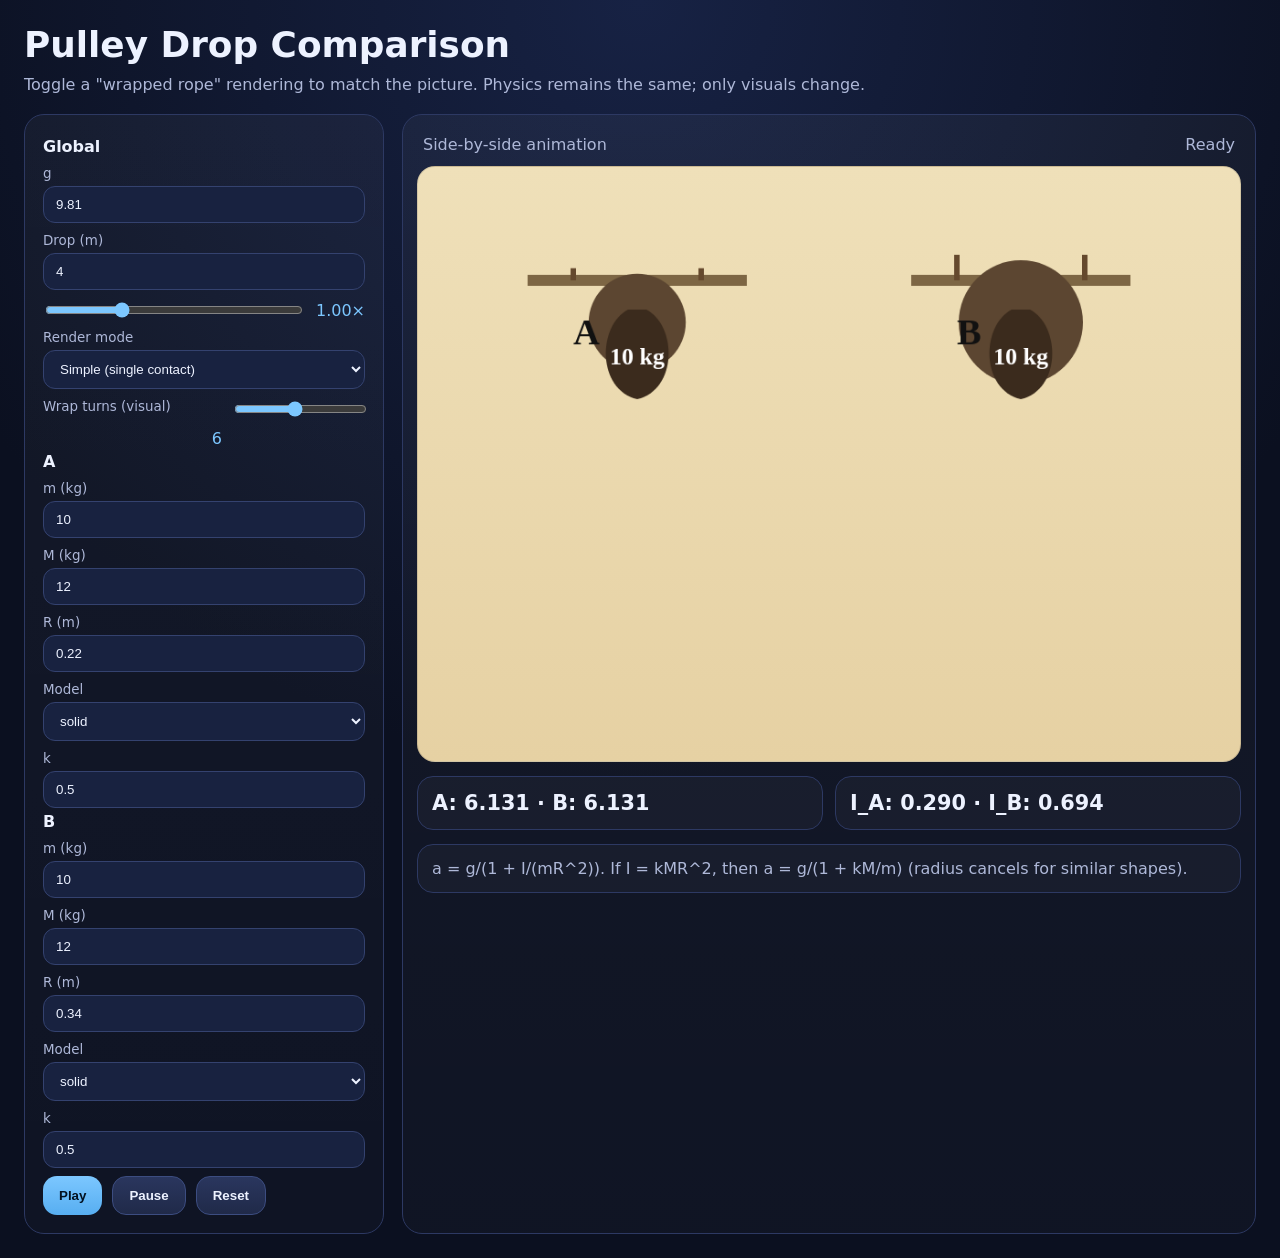
==== pulley-drop.html @ 713ed144 "Simple Physics Experiment" ====
<!DOCTYPE html><html lang="en">
<head>
  <meta charset="UTF-8" />
  <meta name="viewport" content="width=device-width, initial-scale=1.0" />
  <title>Pulley Drop Comparison</title>
  <style>
    :root { --bg:#0b1020; --panel:#121a31; --panel-2:#182240; --text:#edf2ff; --muted:#aeb8d8; --accent:#7cc7ff; --accent-2:#ffb86b; --good:#7df0a7; --line:#2d3963; }
    *{box-sizing:border-box}
    body{margin:0;font-family:Inter,system-ui,-apple-system,Segoe UI,Roboto,sans-serif;background:radial-gradient(circle at top,#172244 0%,var(--bg) 55%);color:var(--text)}
    .wrap{max-width:1280px;margin:0 auto;padding:24px}
    h1{margin:0 0 10px;font-size:clamp(1.8rem,2.8vw,3rem)}
    .subtitle{color:var(--muted);max-width:900px;margin-bottom:20px}
    .layout{display:grid;grid-template-columns:360px 1fr;gap:18px}
    .card{background:linear-gradient(180deg,rgba(255,255,255,.04),rgba(255,255,255,.02));border:1px solid var(--line);border-radius:20px}
    .controls{padding:18px;position:sticky;top:16px}
    .section-title{font-weight:700;margin:4px 0 10px}
    .grid{display:grid;gap:10px}
    label{display:block;font-size:.84rem;color:var(--muted);margin-bottom:5px}
    input,select{width:100%;background:var(--panel-2);color:var(--text);border:1px solid #34426f;border-radius:12px;padding:10px 12px}
    input[type="range"]{padding:0;accent-color:var(--accent);background:transparent;border:none}
    .range-row{display:grid;grid-template-columns:1fr auto;gap:10px;align-items:center}
    .mini{font-variant-numeric:tabular-nums;color:var(--accent);min-width:54px;text-align:right}
    .buttons{display:flex;gap:10px;flex-wrap:wrap;margin-top:8px}
    button{border:none;background:linear-gradient(180deg,#7cc7ff,#57aef1);color:#031120;padding:11px 16px;border-radius:14px;font-weight:700;cursor:pointer}
    button.secondary{background:linear-gradient(180deg,#2a365e,#202a49);color:var(--text);border:1px solid #3c4d81}
    .sim-card{padding:14px}
    .sim-head{display:flex;justify-content:space-between;gap:12px;align-items:center;padding:6px 6px 12px;color:var(--muted)}
    canvas{width:100%;display:block;background:linear-gradient(180deg,#efe0b9 0%,#e6d1a3 100%);border-radius:18px;border:1px solid rgba(50,50,50,.15)}
    .metrics{display:grid;grid-template-columns:repeat(2,1fr);gap:12px;margin-top:14px}
    .metric{background:rgba(255,255,255,.03);border:1px solid var(--line);border-radius:16px;padding:14px}
    .metric .big{font-size:1.3rem;font-weight:800}
    .formula{margin-top:14px;padding:14px;border-radius:16px;background:rgba(255,255,255,.03);border:1px solid var(--line);color:var(--muted)}
    @media (max-width:980px){.layout{grid-template-columns:1fr}.controls{position:static}.metrics{grid-template-columns:1fr}}
  </style>
</head>
<body>
  <div class="wrap">
    <h1>Pulley Drop Comparison</h1>
    <div class="subtitle">Toggle a "wrapped rope" rendering to match the picture. Physics remains the same; only visuals change.</div><div class="layout">
  <div class="card controls">
    <div class="section-title">Global</div>
    <div class="grid">
      <div><label>g</label><input id="g" type="number" step="0.01" value="9.81"></div>
      <div><label>Drop (m)</label><input id="h" type="number" step="0.1" value="4"></div>
      <div class="range-row"><input id="speed" type="range" min="0.2" max="3" step="0.01" value="1"><div class="mini" id="speedVal">1.00×</div></div>
      <div><label>Render mode</label>
        <select id="mode">
          <option value="simple">Simple (single contact)</option>
          <option value="wrapped">Wrapped rope (multi-turn visual)</option>
        </select>
      </div>
      <div class="range-row"><label>Wrap turns (visual)</label><input id="turns" type="range" min="1" max="12" step="1" value="6"><div class="mini" id="turnsVal">6</div></div>
    </div>

    <div class="section-title">A</div>
    <div class="grid">
      <div><label>m (kg)</label><input id="mA" type="number" value="10"></div>
      <div><label>M (kg)</label><input id="MA" type="number" value="12"></div>
      <div><label>R (m)</label><input id="RA" type="number" step="0.01" value="0.22"></div>
      <div><label>Model</label><select id="shapeA"><option value="solid">solid</option><option value="ring">ring</option><option value="custom">custom</option></select></div>
      <div><label>k</label><input id="kA" type="number" step="0.01" value="0.5"></div>
    </div>

    <div class="section-title">B</div>
    <div class="grid">
      <div><label>m (kg)</label><input id="mB" type="number" value="10"></div>
      <div><label>M (kg)</label><input id="MB" type="number" value="12"></div>
      <div><label>R (m)</label><input id="RB" type="number" step="0.01" value="0.34"></div>
      <div><label>Model</label><select id="shapeB"><option value="solid">solid</option><option value="ring">ring</option><option value="custom">custom</option></select></div>
      <div><label>k</label><input id="kB" type="number" step="0.01" value="0.5"></div>
    </div>

    <div class="buttons">
      <button id="play">Play</button>
      <button id="pause" class="secondary">Pause</button>
      <button id="reset" class="secondary">Reset</button>
    </div>
  </div>

  <div class="card sim-card">
    <div class="sim-head"><div>Side-by-side animation</div><div id="status">Ready</div></div>
    <canvas id="c" width="900" height="650"></canvas>
    <div class="metrics">
      <div class="metric"><div class="big" id="acc">A: 0 · B: 0</div></div>
      <div class="metric"><div class="big" id="inertia">I_A: 0 · I_B: 0</div></div>
    </div>
    <div class="formula" id="explain"></div>
  </div>
</div>

  </div><script>
const c = document.getElementById('c'); const ctx = c.getContext('2d');
const $ = id => document.getElementById(id);
const st = {t:0,playing:false,last:null,posA:0,posB:0,velA:0,velB:0,doneA:false,doneB:false,params:null};
function num(id,d=0){const v=parseFloat($(id).value);return Number.isFinite(v)?v:d}
function I(M,R,shape,k){const kk=shape==='solid'?0.5:shape==='ring'?1:k;return kk*M*R*R}
function a(g,m,Iv,R){return g/(1+Iv/(m*R*R))}
function read(){
  const g=num('g',9.81), h=Math.max(0.1,num('h',4)), s=Math.max(0.05,num('speed',1));
  const A={m:num('mA',10),M:num('MA',12),R:num('RA',0.22),shape:$('shapeA').value,k:num('kA',.5)};
  const B={m:num('mB',10),M:num('MB',12),R:num('RB',0.34),shape:$('shapeB').value,k:num('kB',.5)};
  A.I=I(A.M,A.R,A.shape,A.k); B.I=I(B.M,B.R,B.shape,B.k);
  A.a=a(g,A.m,A.I,A.R); B.a=a(g,B.m,B.I,B.R);
  return {g,h,s,A,B,mode:$('mode').value,turns:Math.round(num('turns',6))}
}
function reset(){st.params=read();st.t=0;st.posA=st.posB=st.velA=st.velB=0;st.doneA=st.doneB=false;updateUI();draw()}
function updateUI(){const p=st.params; $('acc').textContent=`A: ${p.A.a.toFixed(3)} · B: ${p.B.a.toFixed(3)}`; $('inertia').textContent=`I_A: ${p.A.I.toFixed(3)} · I_B: ${p.B.I.toFixed(3)}`; $('explain').textContent=`a = g/(1 + I/(mR^2)). If I = kMR^2, then a = g/(1 + kM/m) (radius cancels for similar shapes).`; $('speedVal').textContent=num('speed',1).toFixed(2)+'×'; $('turnsVal').textContent=Math.round(num('turns',6))}
function step(dt){const p=st.params; st.t+=dt; const h=p.h;
  if(!st.doneA){st.velA+=p.A.a*dt; st.posA+=st.velA*dt; if(st.posA>=h){st.posA=h; st.doneA=true}}
  if(!st.doneB){st.velB+=p.B.a*dt; st.posB+=st.velB*dt; if(st.posB>=h){st.posB=h; st.doneB=true}}
  $('status').textContent=st.doneA&&st.doneB?'Finished':`t=${st.t.toFixed(2)}s`;
}
function drawWrapped(cx,top,side,label,pos,vel){
  const p=st.params; const maxR=Math.max(p.A.R,p.B.R); const r=26+42*(side.R/maxR);
  const pxPerM=70, dropMax=Math.min(300,p.h*pxPerM); const drop=(p.h>0?pos/p.h:0)*dropMax;
  const axleY=top, beamY=top-46, bagY=axleY+34+drop; const ang=-(pos/Math.max(side.R,1e-6));
  ctx.save(); ctx.translate(cx,0);
  ctx.strokeStyle='#7d6644'; ctx.lineWidth=12; ctx.beginPath(); ctx.moveTo(-120,beamY); ctx.lineTo(120,beamY); ctx.stroke();
  ctx.strokeStyle='#65492d'; ctx.lineWidth=6; ctx.beginPath(); ctx.moveTo(-70,beamY); ctx.lineTo(-70,axleY-r-6); ctx.moveTo(70,beamY); ctx.lineTo(70,axleY-r-6); ctx.stroke();
  ctx.save(); ctx.translate(0,axleY); ctx.rotate(ang);
  ctx.fillStyle='#5c4631'; ctx.beginPath(); ctx.arc(0,0,r,0,Math.PI*2); ctx.fill();
  // helical-looking wraps (stacked arcs with phase)
  const turns=p.turns; const layers=Math.max(3,Math.min(10,turns));
  ctx.strokeStyle='#f08d22'; ctx.lineWidth=8; ctx.lineCap='round';
  for(let i=0;i<layers;i++){
    const t=i/(layers-1); const rr=r-8 - t*10; const phase=i*0.4;
    ctx.beginPath(); ctx.arc(0,0,rr,-2.2+phase,-1.0+phase); ctx.stroke();
  }
  ctx.restore();
  // rope exit
  ctx.strokeStyle='#f08d22'; ctx.lineWidth=8; ctx.beginPath(); ctx.moveTo(0,axleY+r-4); ctx.lineTo(0,bagY-38); ctx.stroke();
  // bag
  ctx.save(); ctx.translate(0,bagY); ctx.fillStyle='#3b2b1d'; ctx.beginPath(); ctx.moveTo(0,50); ctx.bezierCurveTo(44,40,44,-30,10,-48); ctx.lineTo(-10,-48); ctx.bezierCurveTo(-44,-30,-44,40,0,50); ctx.fill();
  ctx.fillStyle='#fff'; ctx.font='bold 26px Inter'; ctx.textAlign='center'; ctx.fillText(`${side.m.toFixed(0)} kg`,0,12); ctx.restore();
  ctx.fillStyle='#111'; ctx.font='bold 40px Inter'; ctx.fillText(label,-70,bagY-10);
  ctx.restore();
}
function drawSimple(cx,top,side,label,pos,vel){
  const p=st.params; const maxR=Math.max(p.A.R,p.B.R); const r=26+42*(side.R/maxR);
  const pxPerM=70, dropMax=Math.min(300,p.h*pxPerM); const drop=(p.h>0?pos/p.h:0)*dropMax;
  const axleY=top, beamY=top-46, bagY=axleY+34+drop; const ang=-(pos/Math.max(side.R,1e-6));
  ctx.save(); ctx.translate(cx,0);
  ctx.strokeStyle='#7d6644'; ctx.lineWidth=12; ctx.beginPath(); ctx.moveTo(-120,beamY); ctx.lineTo(120,beamY); ctx.stroke();
  ctx.strokeStyle='#65492d'; ctx.lineWidth=6; ctx.beginPath(); ctx.moveTo(-70,beamY); ctx.lineTo(-70,axleY-r-6); ctx.moveTo(70,beamY); ctx.lineTo(70,axleY-r-6); ctx.stroke();
  ctx.save(); ctx.translate(0,axleY); ctx.rotate(ang); ctx.fillStyle='#5c4631'; ctx.beginPath(); ctx.arc(0,0,r,0,Math.PI*2); ctx.fill(); ctx.restore();
  ctx.strokeStyle='#f08d22'; ctx.lineWidth=8; ctx.beginPath(); ctx.moveTo(0,axleY+r-4); ctx.lineTo(0,bagY-38); ctx.stroke();
  ctx.save(); ctx.translate(0,bagY); ctx.fillStyle='#3b2b1d'; ctx.beginPath(); ctx.moveTo(0,50); ctx.bezierCurveTo(44,40,44,-30,10,-48); ctx.lineTo(-10,-48); ctx.bezierCurveTo(-44,-30,-44,40,0,50); ctx.fill(); ctx.fillStyle='#fff'; ctx.font='bold 26px Inter'; ctx.textAlign='center'; ctx.fillText(`${side.m.toFixed(0)} kg`,0,12); ctx.restore();
  ctx.fillStyle='#111'; ctx.font='bold 40px Inter'; ctx.fillText(label,-70,bagY-10);
  ctx.restore();
}
function draw(){
  ctx.clearRect(0,0,c.width,c.height);
  const p=st.params; if(!p) return;
  const mode=p.mode;
  const drawSys = mode==='wrapped'?drawWrapped:drawSimple;
  drawSys(240,170,p.A,'A',st.posA,st.velA);
  drawSys(660,170,p.B,'B',st.posB,st.velB);
}
function frame(ts){ if(st.last==null) st.last=ts; const dt=((ts-st.last)/1000)*(st.params?.s||1); st.last=ts; if(st.playing) step(Math.min(dt,0.05)); draw(); requestAnimationFrame(frame)}
$('play').onclick=()=>{st.params=read(); updateUI(); st.playing=true; $('status').textContent='Running'};
$('pause').onclick=()=>{st.playing=false; $('status').textContent='Paused'};
$('reset').onclick=()=>{st.playing=false; reset(); $('status').textContent='Ready'};
['g','h','speed','mode','turns','mA','MA','RA','shapeA','kA','mB','MB','RB','shapeB','kB'].forEach(id=>$(id).addEventListener('input',()=>{const was=st.playing; st.playing=false; reset(); st.playing=was;}));
$('speedVal').textContent=num('speed',1).toFixed(2)+'×'; $('turnsVal').textContent=Math.round(num('turns',6));
reset(); requestAnimationFrame(frame);
</script></body>
</html>
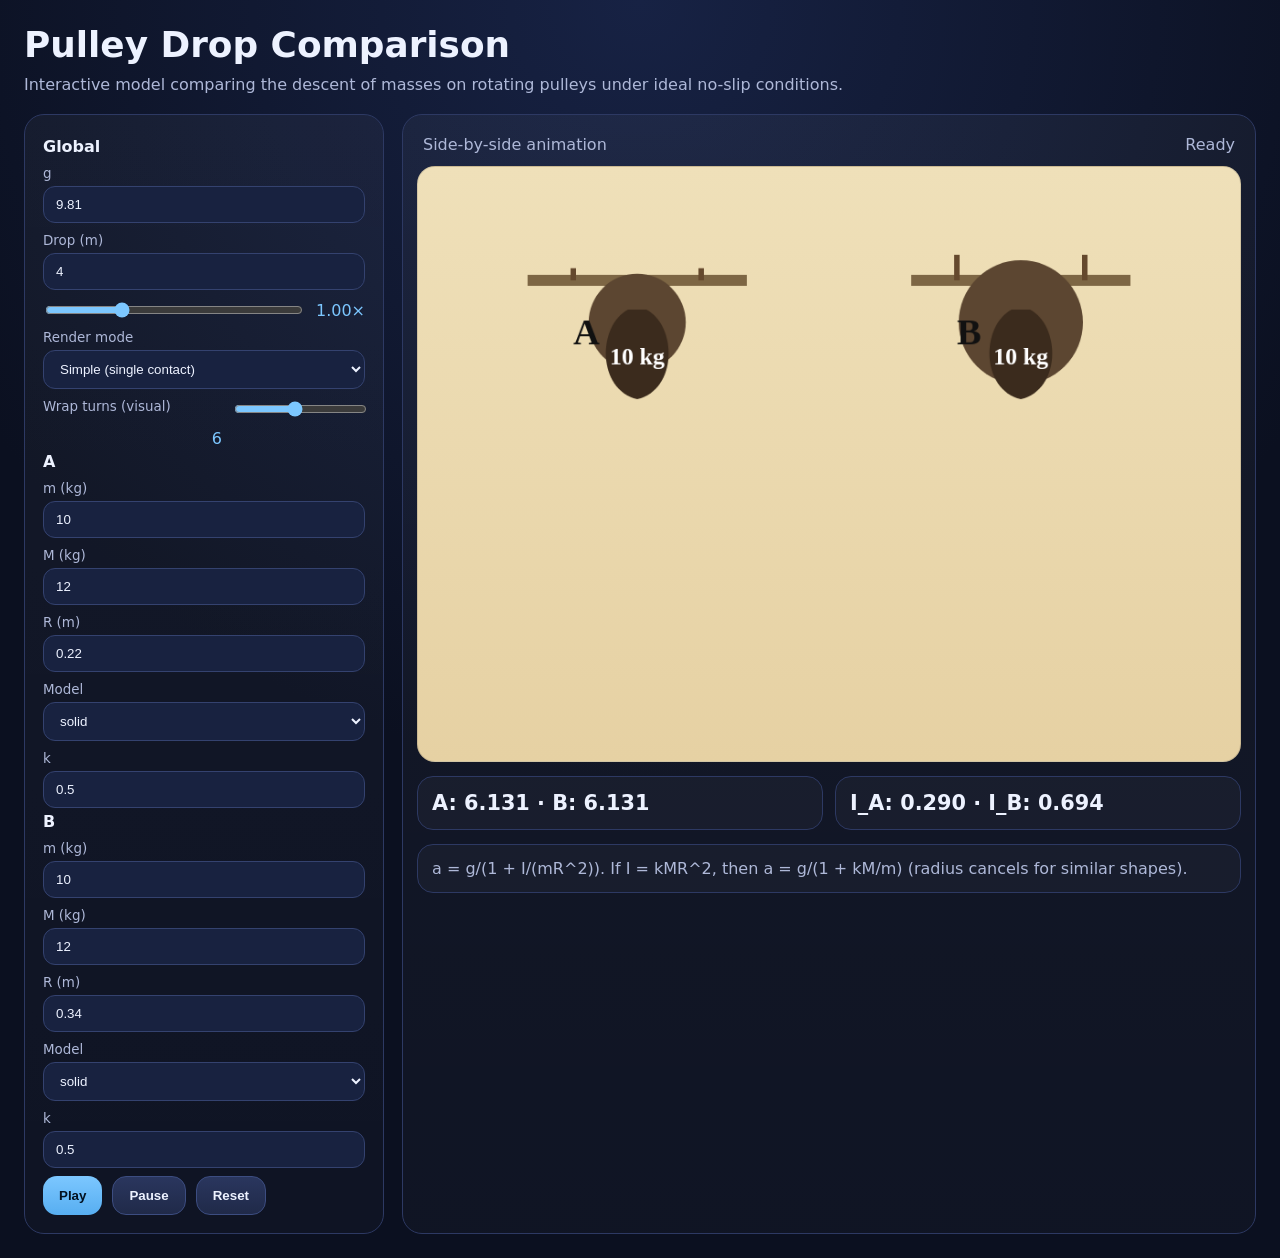
==== commit 92d13986: "Simple Physics Experiment" ====
--- a/pulley-drop.html
+++ b/pulley-drop.html
@@ -36,7 +36,7 @@
 <body>
   <div class="wrap">
     <h1>Pulley Drop Comparison</h1>
-    <div class="subtitle">Toggle a "wrapped rope" rendering to match the picture. Physics remains the same; only visuals change.</div><div class="layout">
+    <div class="subtitle">Interactive model comparing the descent of masses on rotating pulleys under ideal no-slip conditions.</div><div class="layout">
   <div class="card controls">
     <div class="section-title">Global</div>
     <div class="grid">
